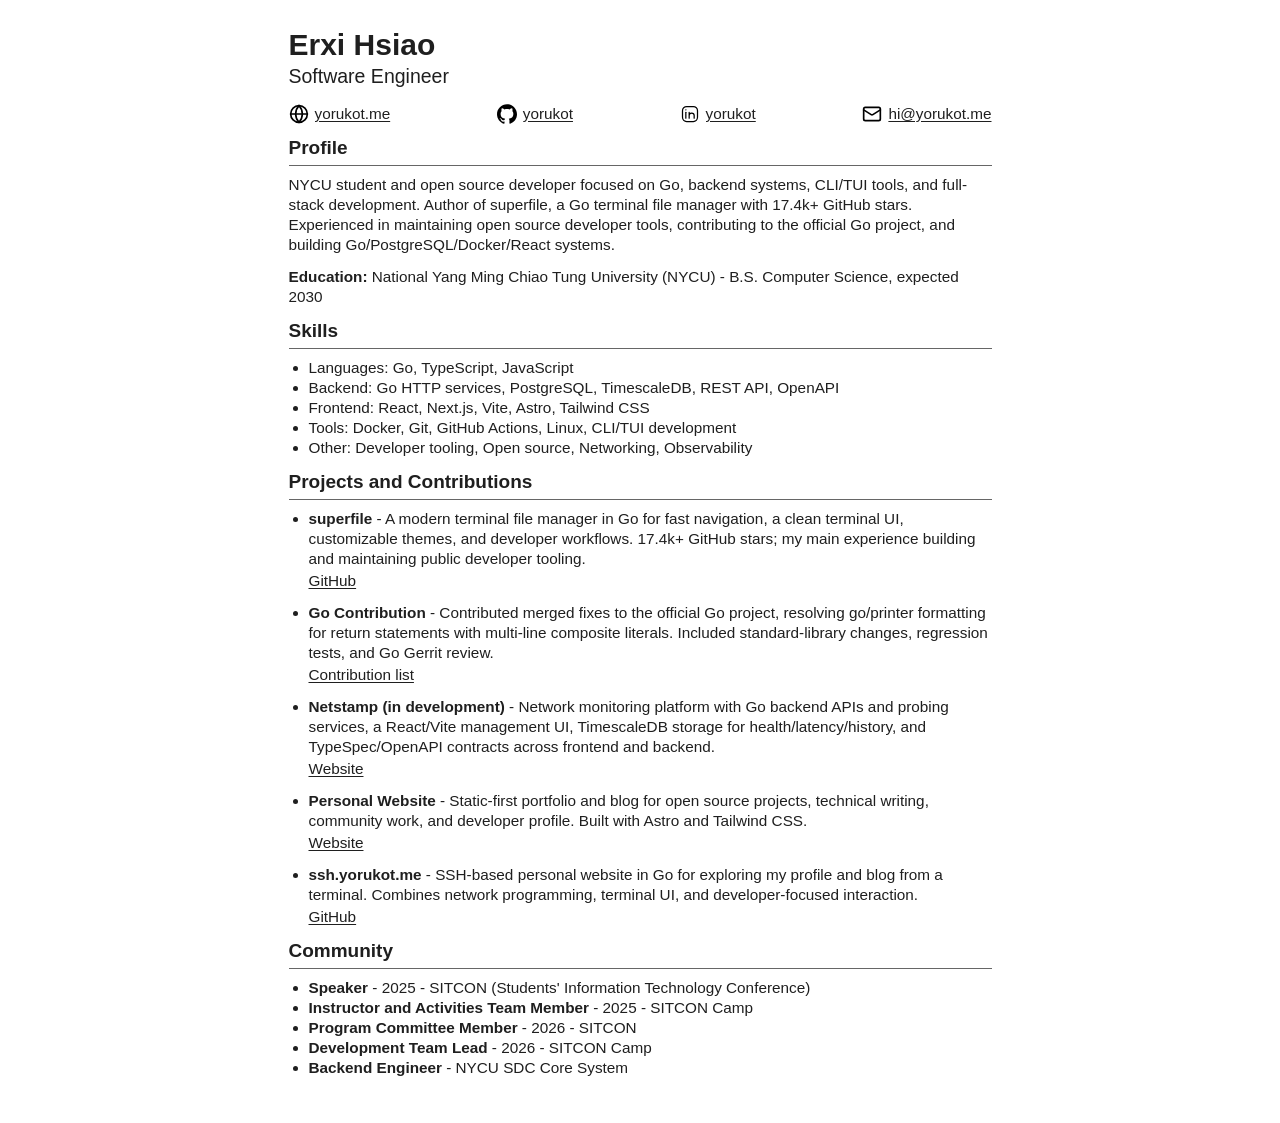
==== en.html @ 6acb8d42 "Rename file name to i18n" ====
<!doctype html>
<html lang="en">
  <head>
    <meta charset="utf-8">
    <meta name="viewport" content="width=device-width, initial-scale=1">
    <title>Erxi Hsiao - Resume</title>
    <link rel="stylesheet" href="./style.css">
  </head>
  <body>
    <main class="page">
      <header class="resume-header">
        <h1>Erxi Hsiao</h1>
        <p class="role">Software Engineer</p>

        <ul class="contact-list" aria-label="Contact links">
          <li>
            <img src="./assets/globe.svg" alt="" aria-hidden="true">
            <a href="https://yorukot.me">yorukot.me</a>
          </li>
          <li>
            <img src="./assets/github.svg" alt="" aria-hidden="true">
            <a href="https://github.com/yorukot">yorukot</a>
          </li>
          <li>
            <img src="./assets/linkedin.svg" alt="" aria-hidden="true">
            <a href="https://www.linkedin.com/in/yorukot">yorukot</a>
          </li>
          <li>
            <img src="./assets/mail.svg" alt="" aria-hidden="true">
            <a href="mailto:hi@yorukot.me">hi@yorukot.me</a>
          </li>
        </ul>
      </header>

      <section>
        <h2>Profile</h2>
        <p>
          NYCU student and open source developer focused on Go, backend systems, CLI/TUI tools, and full-stack
          development. Author of superfile, a Go terminal file manager with 17.4k+ GitHub stars. Experienced in
          maintaining open source developer tools, contributing to the official Go project, and building
          Go/PostgreSQL/Docker/React systems.
        </p>
        <p><strong>Education:</strong> National Yang Ming Chiao Tung University (NYCU) - B.S. Computer Science, expected 2030</p>
      </section>

      <section>
        <h2>Skills</h2>
        <ul>
          <li>Languages: Go, TypeScript, JavaScript</li>
          <li>Backend: Go HTTP services, PostgreSQL, TimescaleDB, REST API, OpenAPI</li>
          <li>Frontend: React, Next.js, Vite, Astro, Tailwind CSS</li>
          <li>Tools: Docker, Git, GitHub Actions, Linux, CLI/TUI development</li>
          <li>Other: Developer tooling, Open source, Networking, Observability</li>
        </ul>
      </section>

      <section>
        <h2>Projects and Contributions</h2>
        <ul class="project-list">
          <li>
            <p>
              <strong>superfile</strong> - A modern terminal file manager in Go for fast navigation, a clean
              terminal UI, customizable themes, and developer workflows. 17.4k+ GitHub stars; my main experience
              building and maintaining public developer tooling.
            </p>
            <a href="https://github.com/yorukot/superfile">GitHub</a>
          </li>
          <li>
            <p>
              <strong>Go Contribution</strong> - Contributed merged fixes to the official Go project, resolving
              go/printer formatting for return statements with multi-line composite literals. Included
              standard-library changes, regression tests, and Go Gerrit review.
            </p>
            <a href="https://go-review.googlesource.com/q/author:yorukot">Contribution list</a>
          </li>
          <li>
            <p>
              <strong>Netstamp (in development)</strong> - Network monitoring platform with Go backend APIs and
              probing services, a React/Vite management UI, TimescaleDB storage for health/latency/history, and
              TypeSpec/OpenAPI contracts across frontend and backend.
            </p>
            <a href="#">Website</a>
          </li>
          <li>
            <p>
              <strong>Personal Website</strong> - Static-first portfolio and blog for open source projects,
              technical writing, community work, and developer profile. Built with Astro and Tailwind CSS.
            </p>
            <a href="https://yorukot.me">Website</a>
          </li>
          <li>
            <p>
              <strong>ssh.yorukot.me</strong> - SSH-based personal website in Go for exploring my profile and
              blog from a terminal. Combines network programming, terminal UI, and developer-focused interaction.
            </p>
            <a href="https://github.com/yorukot/ssh.yorukot.me">GitHub</a>
          </li>
        </ul>
      </section>

      <section>
        <h2>Community</h2>
        <ul>
          <li><strong>Speaker</strong> - 2025 - SITCON (Students' Information Technology Conference)</li>
          <li><strong>Instructor and Activities Team Member</strong> - 2025 - SITCON Camp</li>
          <li><strong>Program Committee Member</strong> - 2026 - SITCON</li>
          <li><strong>Development Team Lead</strong> - 2026 - SITCON Camp</li>
          <li><strong>Backend Engineer</strong> - NYCU SDC Core System</li>
        </ul>
      </section>
    </main>
  </body>
</html>
---- style.css ----
* {
  box-sizing: border-box;
}

html {
  background: #fff;
  color: #1f1f1f;
  font-family: Arial, "Noto Sans TC", "Microsoft JhengHei", sans-serif;
  font-size: 15.3px;
  line-height: 1.31;
}

body {
  margin: 0;
}

.page {
  width: 210mm;
  min-height: 297mm;
  margin: 0 auto;
  padding: 8mm 12mm;
}

h1,
h2,
p,
ul {
  margin: 0;
}

h1 {
  font-size: 30px;
  line-height: 1;
  font-weight: 800;
}

.role {
  margin-top: 4px;
  font-size: 19.5px;
}

.contact-list {
  display: grid;
  grid-template-columns: repeat(4, max-content);
  justify-content: space-between;
  column-gap: 16px;
  margin-top: 14px;
  padding: 0;
  list-style: none;
}

.contact-list li {
  display: flex;
  align-items: center;
  gap: 6px;
  min-width: 0;
  white-space: nowrap;
}

.contact-list img {
  width: 20px;
  height: 20px;
  flex: 0 0 auto;
}

a {
  color: inherit;
  text-underline-offset: 2px;
}

section {
  margin-top: 14px;
}

h2 {
  padding-bottom: 6px;
  border-bottom: 1.5px solid #666;
  font-size: 19px;
  line-height: 1.1;
  font-weight: 800;
}

section > p,
section > ul,
.project-list {
  margin-top: 9px;
}

p + p {
  margin-top: 12px;
}

ul {
  padding-left: 20px;
}

.project-list {
  display: grid;
  gap: 12px;
}

.project-list li p {
  margin-bottom: 2px;
}

strong {
  font-weight: 800;
}

@media print {
  @page {
    size: A4;
    margin: 0;
  }
}
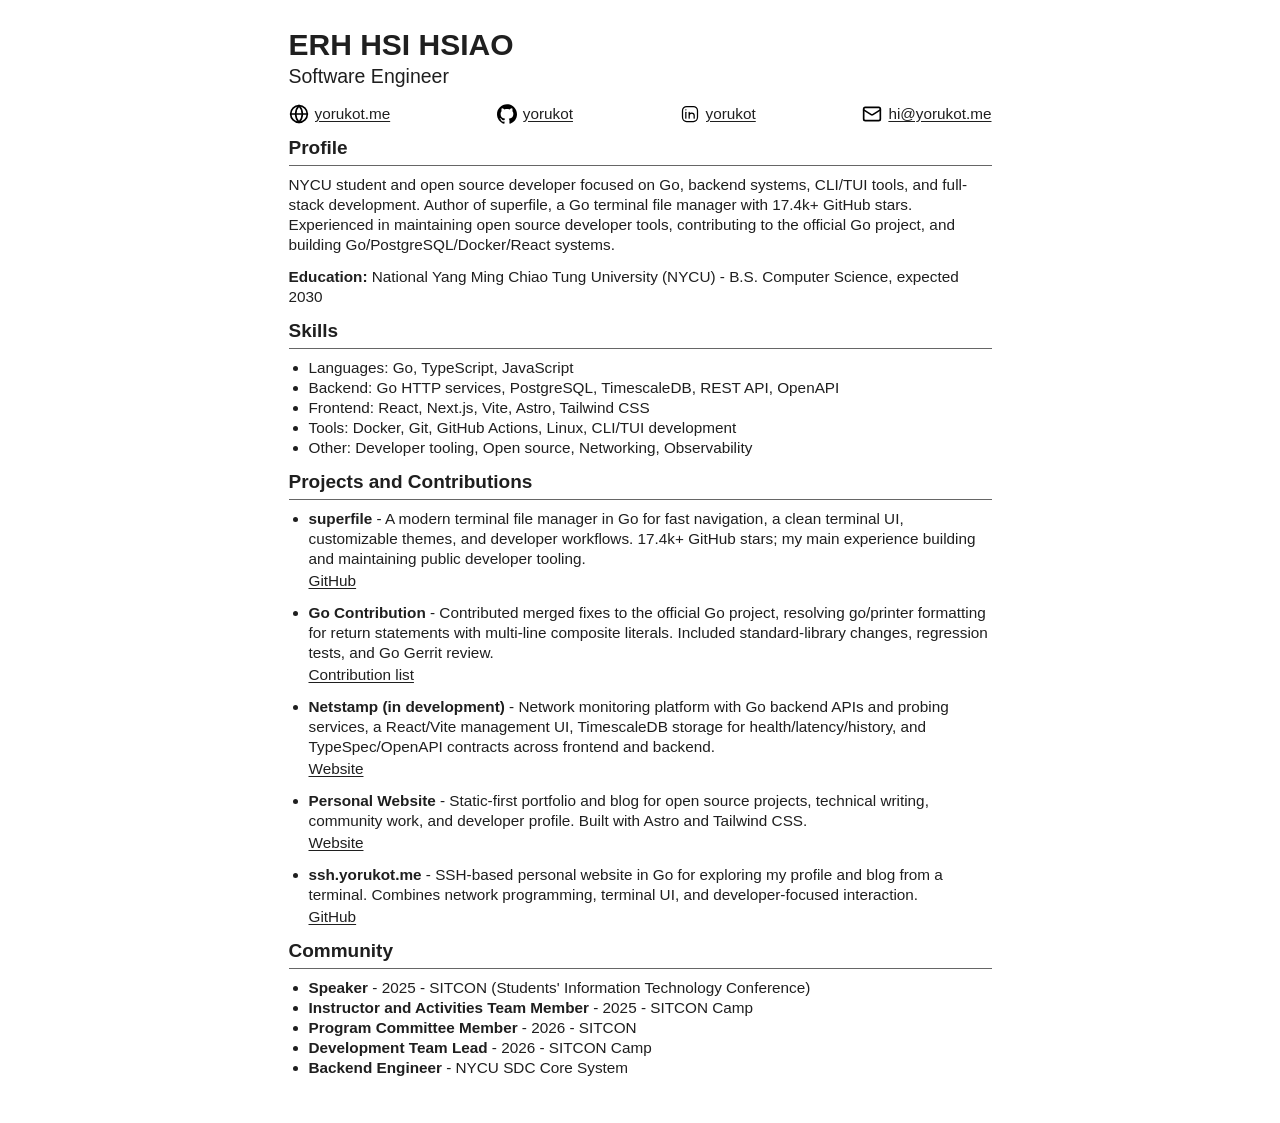
==== commit 0770be36: "add index for resume website" ====
--- a/en.html
+++ b/en.html
@@ -3,13 +3,13 @@
   <head>
     <meta charset="utf-8">
     <meta name="viewport" content="width=device-width, initial-scale=1">
-    <title>Erxi Hsiao - Resume</title>
+    <title>ERH HSI HSIAO - Resume</title>
     <link rel="stylesheet" href="./style.css">
   </head>
   <body>
     <main class="page">
       <header class="resume-header">
-        <h1>Erxi Hsiao</h1>
+        <h1>ERH HSI HSIAO</h1>
         <p class="role">Software Engineer</p>
 
         <ul class="contact-list" aria-label="Contact links">
--- a/style.css
+++ b/style.css
@@ -107,6 +107,17 @@
   font-weight: 800;
 }
 
+.language-page {
+  min-height: 100vh;
+  padding-top: 24mm;
+}
+
+.language-list {
+  display: flex;
+  gap: 18px;
+  margin-top: 24px;
+}
+
 @media print {
   @page {
     size: A4;
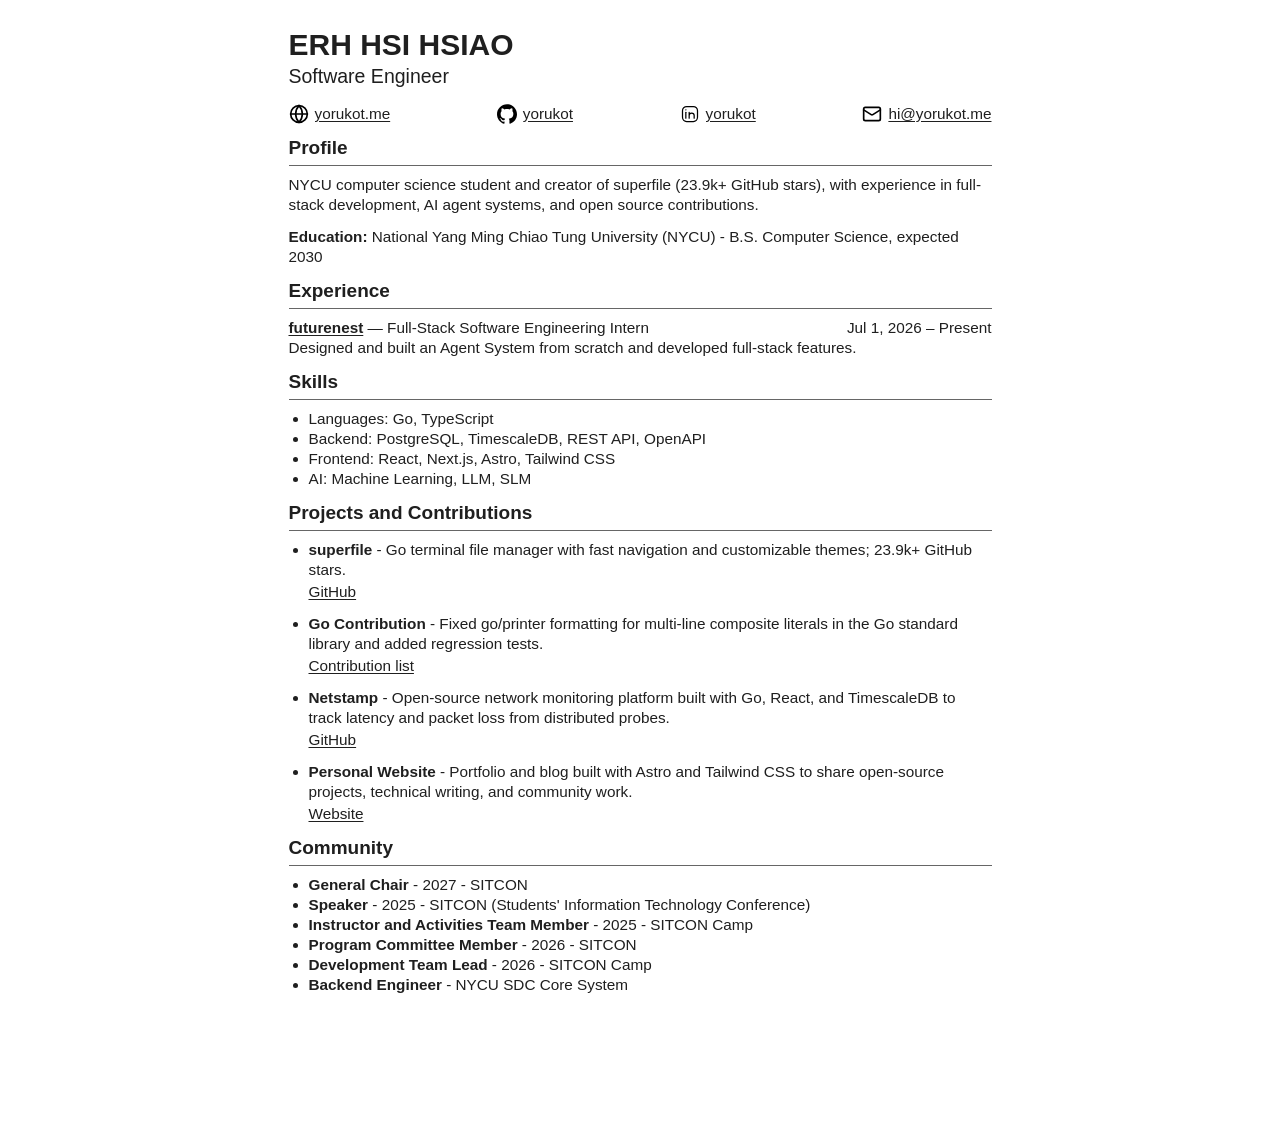
==== commit 5f03b77c: "feat: update my resume with new expirement" ====
--- a/en.html
+++ b/en.html
@@ -35,22 +35,37 @@
       <section>
         <h2>Profile</h2>
         <p>
-          NYCU student and open source developer focused on Go, backend systems, CLI/TUI tools, and full-stack
-          development. Author of superfile, a Go terminal file manager with 17.4k+ GitHub stars. Experienced in
-          maintaining open source developer tools, contributing to the official Go project, and building
-          Go/PostgreSQL/Docker/React systems.
+          NYCU computer science student and creator of superfile (23.9k+ GitHub stars), with experience in full-stack
+          development, AI agent systems, and open source contributions.
         </p>
         <p><strong>Education:</strong> National Yang Ming Chiao Tung University (NYCU) - B.S. Computer Science, expected 2030</p>
       </section>
 
       <section>
+        <h2>Experience</h2>
+        <ul class="experience-list">
+          <li>
+            <div class="experience-heading">
+              <p class="experience-position">
+                <a href="https://futurenest.ai/zh/"><strong>futurenest</strong></a>
+                — Full-Stack Software Engineering Intern
+              </p>
+              <p class="experience-period"><time datetime="2026-07-01">Jul 1, 2026</time> – Present</p>
+            </div>
+            <p class="experience-description">
+              Designed and built an Agent System from scratch and developed full-stack features.
+            </p>
+          </li>
+        </ul>
+      </section>
+
+      <section>
         <h2>Skills</h2>
         <ul>
-          <li>Languages: Go, TypeScript, JavaScript</li>
-          <li>Backend: Go HTTP services, PostgreSQL, TimescaleDB, REST API, OpenAPI</li>
-          <li>Frontend: React, Next.js, Vite, Astro, Tailwind CSS</li>
-          <li>Tools: Docker, Git, GitHub Actions, Linux, CLI/TUI development</li>
-          <li>Other: Developer tooling, Open source, Networking, Observability</li>
+          <li>Languages: Go, TypeScript</li>
+          <li>Backend: PostgreSQL, TimescaleDB, REST API, OpenAPI</li>
+          <li>Frontend: React, Next.js, Astro, Tailwind CSS</li>
+          <li>AI: Machine Learning, LLM, SLM</li>
         </ul>
       </section>
 
@@ -59,41 +74,31 @@
         <ul class="project-list">
           <li>
             <p>
-              <strong>superfile</strong> - A modern terminal file manager in Go for fast navigation, a clean
-              terminal UI, customizable themes, and developer workflows. 17.4k+ GitHub stars; my main experience
-              building and maintaining public developer tooling.
+              <strong>superfile</strong> - Go terminal file manager with fast navigation and customizable themes;
+              23.9k+ GitHub stars.
             </p>
             <a href="https://github.com/yorukot/superfile">GitHub</a>
           </li>
           <li>
             <p>
-              <strong>Go Contribution</strong> - Contributed merged fixes to the official Go project, resolving
-              go/printer formatting for return statements with multi-line composite literals. Included
-              standard-library changes, regression tests, and Go Gerrit review.
+              <strong>Go Contribution</strong> - Fixed go/printer formatting for multi-line composite literals in
+              the Go standard library and added regression tests.
             </p>
             <a href="https://go-review.googlesource.com/q/author:yorukot">Contribution list</a>
           </li>
           <li>
             <p>
-              <strong>Netstamp (in development)</strong> - Network monitoring platform with Go backend APIs and
-              probing services, a React/Vite management UI, TimescaleDB storage for health/latency/history, and
-              TypeSpec/OpenAPI contracts across frontend and backend.
+              <strong>Netstamp</strong> - Open-source network monitoring platform built with Go, React, and
+              TimescaleDB to track latency and packet loss from distributed probes.
             </p>
-            <a href="#">Website</a>
+            <a href="https://github.com/yorukot/netstamp">GitHub</a>
           </li>
           <li>
             <p>
-              <strong>Personal Website</strong> - Static-first portfolio and blog for open source projects,
-              technical writing, community work, and developer profile. Built with Astro and Tailwind CSS.
+              <strong>Personal Website</strong> - Portfolio and blog built with Astro and Tailwind CSS to share
+              open-source projects, technical writing, and community work.
             </p>
             <a href="https://yorukot.me">Website</a>
-          </li>
-          <li>
-            <p>
-              <strong>ssh.yorukot.me</strong> - SSH-based personal website in Go for exploring my profile and
-              blog from a terminal. Combines network programming, terminal UI, and developer-focused interaction.
-            </p>
-            <a href="https://github.com/yorukot/ssh.yorukot.me">GitHub</a>
           </li>
         </ul>
       </section>
@@ -101,6 +106,7 @@
       <section>
         <h2>Community</h2>
         <ul>
+          <li><strong>General Chair</strong> - 2027 - SITCON</li>
           <li><strong>Speaker</strong> - 2025 - SITCON (Students' Information Technology Conference)</li>
           <li><strong>Instructor and Activities Team Member</strong> - 2025 - SITCON Camp</li>
           <li><strong>Program Committee Member</strong> - 2026 - SITCON</li>
--- a/style.css
+++ b/style.css
@@ -86,6 +86,34 @@
   margin-top: 9px;
 }
 
+.experience-list {
+  display: grid;
+  gap: 12px;
+  padding: 0;
+  list-style: none;
+}
+
+.experience-list > li {
+  break-inside: avoid;
+}
+
+.experience-heading {
+  display: flex;
+  align-items: flex-start;
+  justify-content: space-between;
+  gap: 16px;
+}
+
+.experience-period {
+  flex: 0 0 auto;
+  margin-top: 0;
+  white-space: nowrap;
+}
+
+.experience-description {
+  margin-top: 0;
+}
+
 p + p {
   margin-top: 12px;
 }
@@ -118,6 +146,17 @@
   margin-top: 24px;
 }
 
+@media (max-width: 700px) {
+  .experience-heading {
+    display: block;
+  }
+
+  .experience-period {
+    display: block;
+    margin-top: 0;
+  }
+}
+
 @media print {
   @page {
     size: A4;
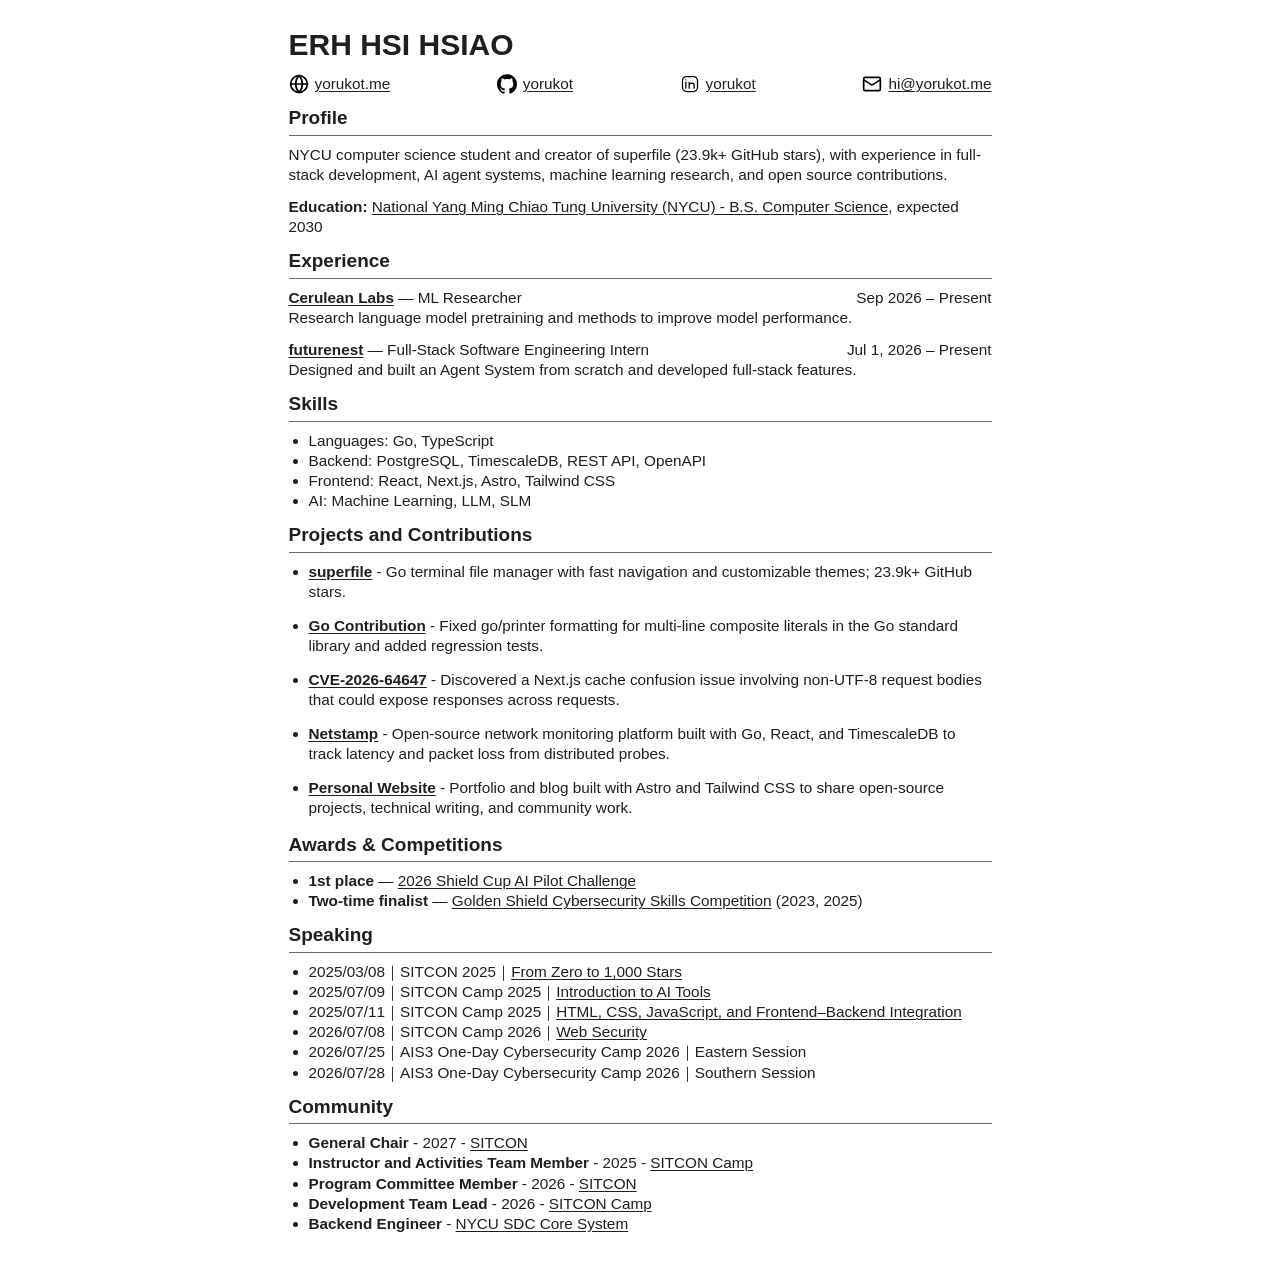
==== commit e860c36b: "feat: expand resume experience and achievements" ====
--- a/en.html
+++ b/en.html
@@ -10,7 +10,6 @@
     <main class="page">
       <header class="resume-header">
         <h1>ERH HSI HSIAO</h1>
-        <p class="role">Software Engineer</p>
 
         <ul class="contact-list" aria-label="Contact links">
           <li>
@@ -36,14 +35,26 @@
         <h2>Profile</h2>
         <p>
           NYCU computer science student and creator of superfile (23.9k+ GitHub stars), with experience in full-stack
-          development, AI agent systems, and open source contributions.
+          development, AI agent systems, machine learning research, and open source contributions.
         </p>
-        <p><strong>Education:</strong> National Yang Ming Chiao Tung University (NYCU) - B.S. Computer Science, expected 2030</p>
+        <p><strong>Education:</strong> <a href="https://www.cs.nycu.edu.tw/">National Yang Ming Chiao Tung University (NYCU) - B.S. Computer Science</a>, expected 2030</p>
       </section>
 
       <section>
         <h2>Experience</h2>
         <ul class="experience-list">
+          <li>
+            <div class="experience-heading">
+              <p class="experience-position">
+                <a href="https://cerulean.works/"><strong>Cerulean Labs</strong></a>
+                — ML Researcher
+              </p>
+              <p class="experience-period"><time datetime="2026-09">Sep 2026</time> – Present</p>
+            </div>
+            <p class="experience-description">
+              Research language model pretraining and methods to improve model performance.
+            </p>
+          </li>
           <li>
             <div class="experience-heading">
               <p class="experience-position">
@@ -74,44 +85,64 @@
         <ul class="project-list">
           <li>
             <p>
-              <strong>superfile</strong> - Go terminal file manager with fast navigation and customizable themes;
+              <a href="https://github.com/yorukot/superfile"><strong>superfile</strong></a> - Go terminal file manager with fast navigation and customizable themes;
               23.9k+ GitHub stars.
             </p>
-            <a href="https://github.com/yorukot/superfile">GitHub</a>
           </li>
           <li>
             <p>
-              <strong>Go Contribution</strong> - Fixed go/printer formatting for multi-line composite literals in
+              <a href="https://go-review.googlesource.com/q/author:yorukot"><strong>Go Contribution</strong></a> - Fixed go/printer formatting for multi-line composite literals in
               the Go standard library and added regression tests.
             </p>
-            <a href="https://go-review.googlesource.com/q/author:yorukot">Contribution list</a>
           </li>
           <li>
             <p>
-              <strong>Netstamp</strong> - Open-source network monitoring platform built with Go, React, and
-              TimescaleDB to track latency and packet loss from distributed probes.
+              <a href="https://github.com/advisories/GHSA-4633-3j49-mh5q"><strong>CVE-2026-64647</strong></a> - Discovered a Next.js cache confusion issue involving non-UTF-8 request bodies that could expose responses across requests.
             </p>
-            <a href="https://github.com/yorukot/netstamp">GitHub</a>
           </li>
           <li>
             <p>
-              <strong>Personal Website</strong> - Portfolio and blog built with Astro and Tailwind CSS to share
+              <a href="https://github.com/yorukot/netstamp"><strong>Netstamp</strong></a> - Open-source network monitoring platform built with Go, React, and
+              TimescaleDB to track latency and packet loss from distributed probes.
+            </p>
+          </li>
+          <li>
+            <p>
+              <a href="https://yorukot.me"><strong>Personal Website</strong></a> - Portfolio and blog built with Astro and Tailwind CSS to share
               open-source projects, technical writing, and community work.
             </p>
-            <a href="https://yorukot.me">Website</a>
           </li>
+        </ul>
+      </section>
+
+      <section>
+        <h2>Awards &amp; Competitions</h2>
+        <ul>
+          <li><strong>1st place</strong> — <a href="https://www.defense-ai.tw/competition#ai-pilot">2026 Shield Cup AI Pilot Challenge</a></li>
+          <li><strong>Two-time finalist</strong> — <a href="https://csc.nics.nat.gov.tw/shield.aspx">Golden Shield Cybersecurity Skills Competition</a> (2023, 2025)</li>
+        </ul>
+      </section>
+
+      <section>
+        <h2>Speaking</h2>
+        <ul>
+          <li><time datetime="2025-03-08">2025/03/08</time>｜SITCON 2025｜<a href="https://sitcon.org/2025/agenda/15512d/">From Zero to 1,000 Stars</a></li>
+          <li><time datetime="2025-07-09">2025/07/09</time>｜SITCON Camp 2025｜<a href="https://sitcon.camp/2025/">Introduction to AI Tools</a></li>
+          <li><time datetime="2025-07-11">2025/07/11</time>｜SITCON Camp 2025｜<a href="https://sitcon.camp/2025/">HTML, CSS, JavaScript, and Frontend–Backend Integration</a></li>
+          <li><time datetime="2026-07-08">2026/07/08</time>｜SITCON Camp 2026｜<a href="https://drive.google.com/file/d/11OE1sUbNVsHTfUpypp4owPI-ncmOVTsF/view">Web Security</a></li>
+          <li><time datetime="2026-07-25">2026/07/25</time>｜AIS3 One-Day Cybersecurity Camp 2026｜Eastern Session</li>
+          <li><time datetime="2026-07-28">2026/07/28</time>｜AIS3 One-Day Cybersecurity Camp 2026｜Southern Session</li>
         </ul>
       </section>
 
       <section>
         <h2>Community</h2>
         <ul>
-          <li><strong>General Chair</strong> - 2027 - SITCON</li>
-          <li><strong>Speaker</strong> - 2025 - SITCON (Students' Information Technology Conference)</li>
-          <li><strong>Instructor and Activities Team Member</strong> - 2025 - SITCON Camp</li>
-          <li><strong>Program Committee Member</strong> - 2026 - SITCON</li>
-          <li><strong>Development Team Lead</strong> - 2026 - SITCON Camp</li>
-          <li><strong>Backend Engineer</strong> - NYCU SDC Core System</li>
+          <li><strong>General Chair</strong> - 2027 - <a href="https://sitcon.org/2027/cfs/en/">SITCON</a></li>
+          <li><strong>Instructor and Activities Team Member</strong> - 2025 - <a href="https://sitcon.camp/2025/en/about">SITCON Camp</a></li>
+          <li><strong>Program Committee Member</strong> - 2026 - <a href="https://sitcon.org/2026/en/team/">SITCON</a></li>
+          <li><strong>Development Team Lead</strong> - 2026 - <a href="https://sitcon.camp/2026/about/">SITCON Camp</a></li>
+          <li><strong>Backend Engineer</strong> - <a href="https://github.com/NYCU-SDC/core-system-backend">NYCU SDC Core System</a></li>
         </ul>
       </section>
     </main>
--- a/style.css
+++ b/style.css
@@ -162,4 +162,52 @@
     size: A4;
     margin: 0;
   }
-}
+
+  html {
+    font-size: 14px;
+    line-height: 1.25;
+  }
+
+  .page {
+    padding: 6mm 10mm;
+  }
+
+  .contact-list {
+    margin-top: 10px;
+  }
+
+  section {
+    margin-top: 10px;
+  }
+
+  h2 {
+    padding-bottom: 4px;
+    font-size: 18px;
+  }
+
+  section > p,
+  section > ul,
+  .project-list {
+    margin-top: 7px;
+  }
+
+  .experience-list,
+  .project-list {
+    gap: 7px;
+  }
+
+  p + p {
+    margin-top: 8px;
+  }
+
+  section,
+  section li {
+    break-inside: avoid;
+    page-break-inside: avoid;
+  }
+
+  h2 {
+    break-after: avoid;
+    page-break-after: avoid;
+  }
+}
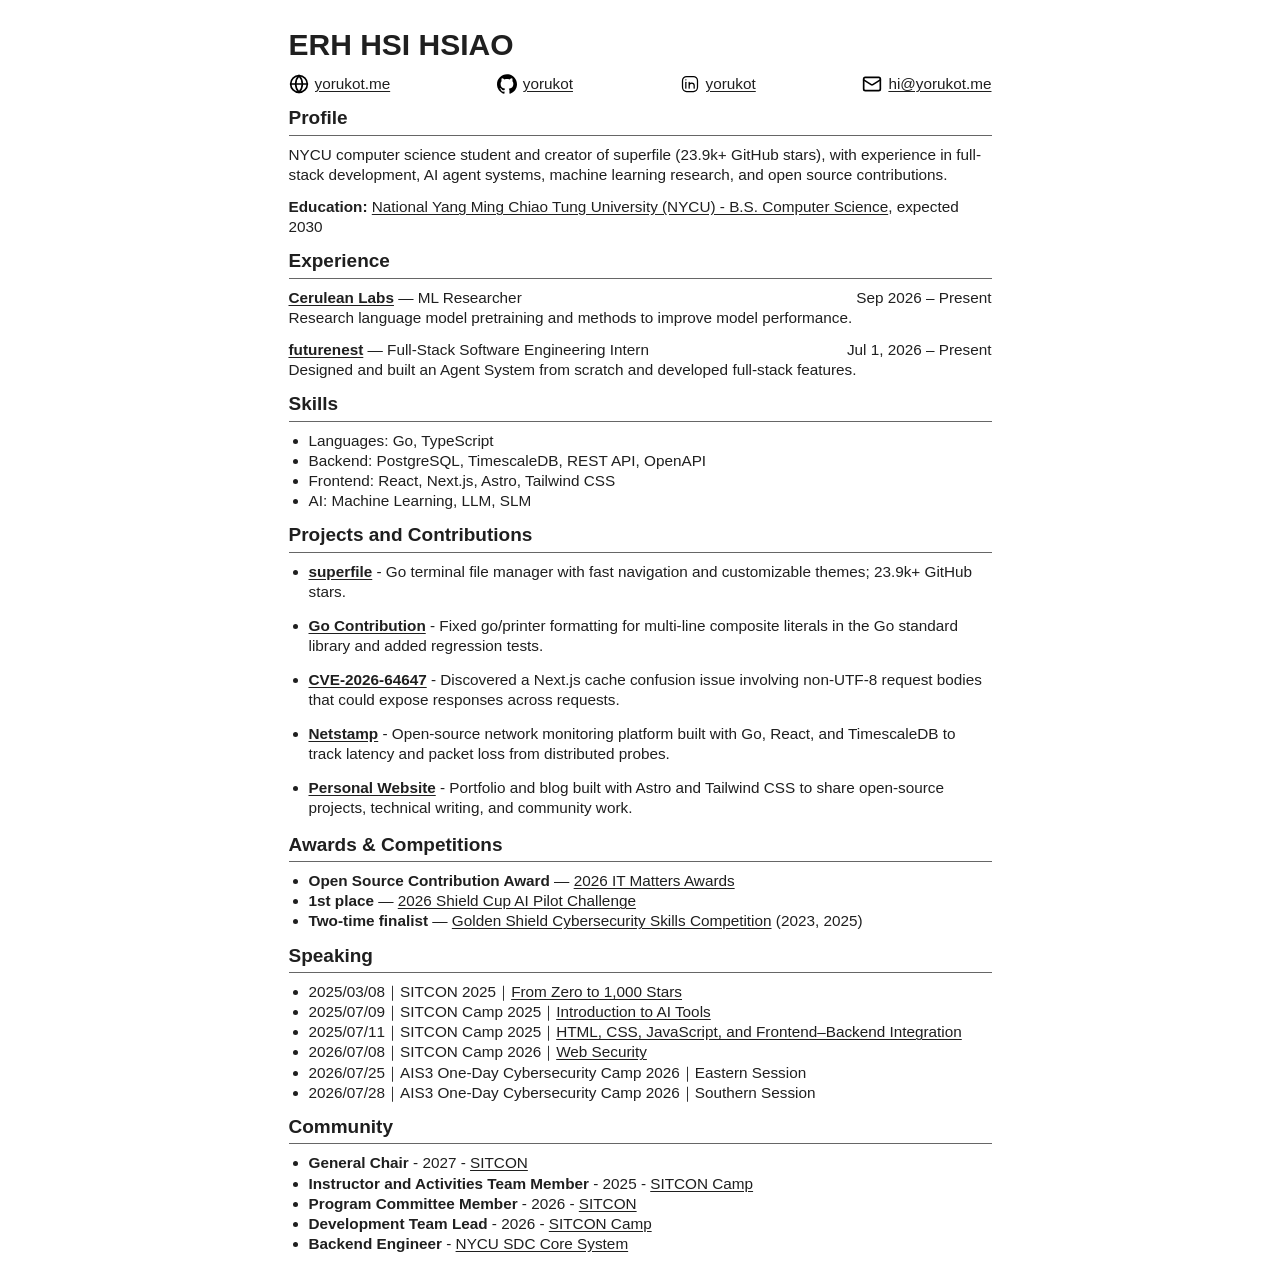
==== commit e58e27f4: "feat: add IT Matters open source award" ====
--- a/en.html
+++ b/en.html
@@ -118,6 +118,7 @@
       <section>
         <h2>Awards &amp; Competitions</h2>
         <ul>
+          <li><strong>Open Source Contribution Award</strong> — <a href="https://futurecity.cw.com.tw/article/4207">2026 IT Matters Awards</a></li>
           <li><strong>1st place</strong> — <a href="https://www.defense-ai.tw/competition#ai-pilot">2026 Shield Cup AI Pilot Challenge</a></li>
           <li><strong>Two-time finalist</strong> — <a href="https://csc.nics.nat.gov.tw/shield.aspx">Golden Shield Cybersecurity Skills Competition</a> (2023, 2025)</li>
         </ul>
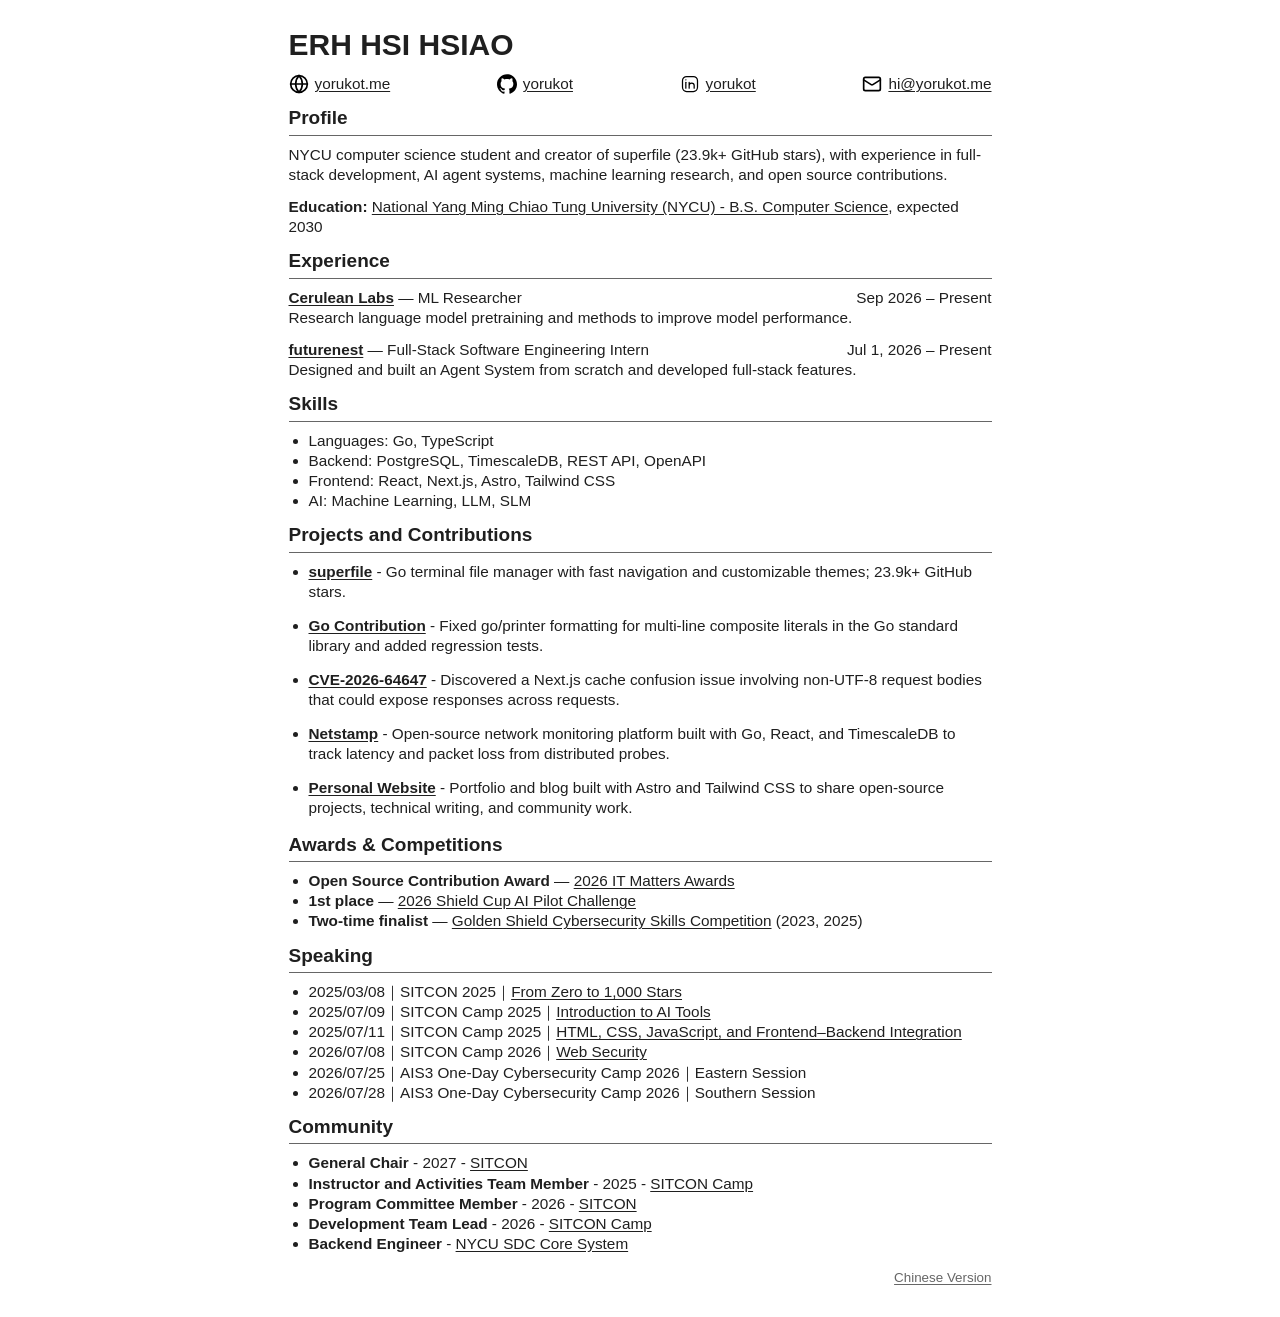
==== commit 5e5c87c7: "feat: improve resume SEO and add footer language links" ====
--- a/en.html
+++ b/en.html
@@ -3,7 +3,12 @@
   <head>
     <meta charset="utf-8">
     <meta name="viewport" content="width=device-width, initial-scale=1">
-    <title>ERH HSI HSIAO - Resume</title>
+    <title>Erh Hsi Hsiao (Yorukot) | Resume</title>
+    <meta name="description" content="Erh Hsi Hsiao (Yorukot) created superfile, contributes to open source, and researches language model pretraining at Cerulean Labs.">
+    <link rel="canonical" href="https://resume.yorukot.me/en.html">
+    <link rel="alternate" hreflang="en" href="https://resume.yorukot.me/en.html">
+    <link rel="alternate" hreflang="zh-Hant" href="https://resume.yorukot.me/zh-tw.html">
+    <link rel="alternate" hreflang="x-default" href="https://resume.yorukot.me/">
     <link rel="stylesheet" href="./style.css">
   </head>
   <body>
@@ -146,6 +151,9 @@
           <li><strong>Backend Engineer</strong> - <a href="https://github.com/NYCU-SDC/core-system-backend">NYCU SDC Core System</a></li>
         </ul>
       </section>
+      <footer class="language-switch">
+        <a href="./zh-tw.html" hreflang="zh-Hant">Chinese Version</a>
+      </footer>
     </main>
   </body>
 </html>
--- a/style.css
+++ b/style.css
@@ -37,6 +37,13 @@
 .role {
   margin-top: 4px;
   font-size: 19.5px;
+}
+
+.language-switch {
+  margin-top: 1rem;
+  text-align: right;
+  font-size: 0.875rem;
+  color: #666;
 }
 
 .contact-list {
@@ -158,6 +165,10 @@
 }
 
 @media print {
+  .language-switch {
+    display: none;
+  }
+
   @page {
     size: A4;
     margin: 0;
